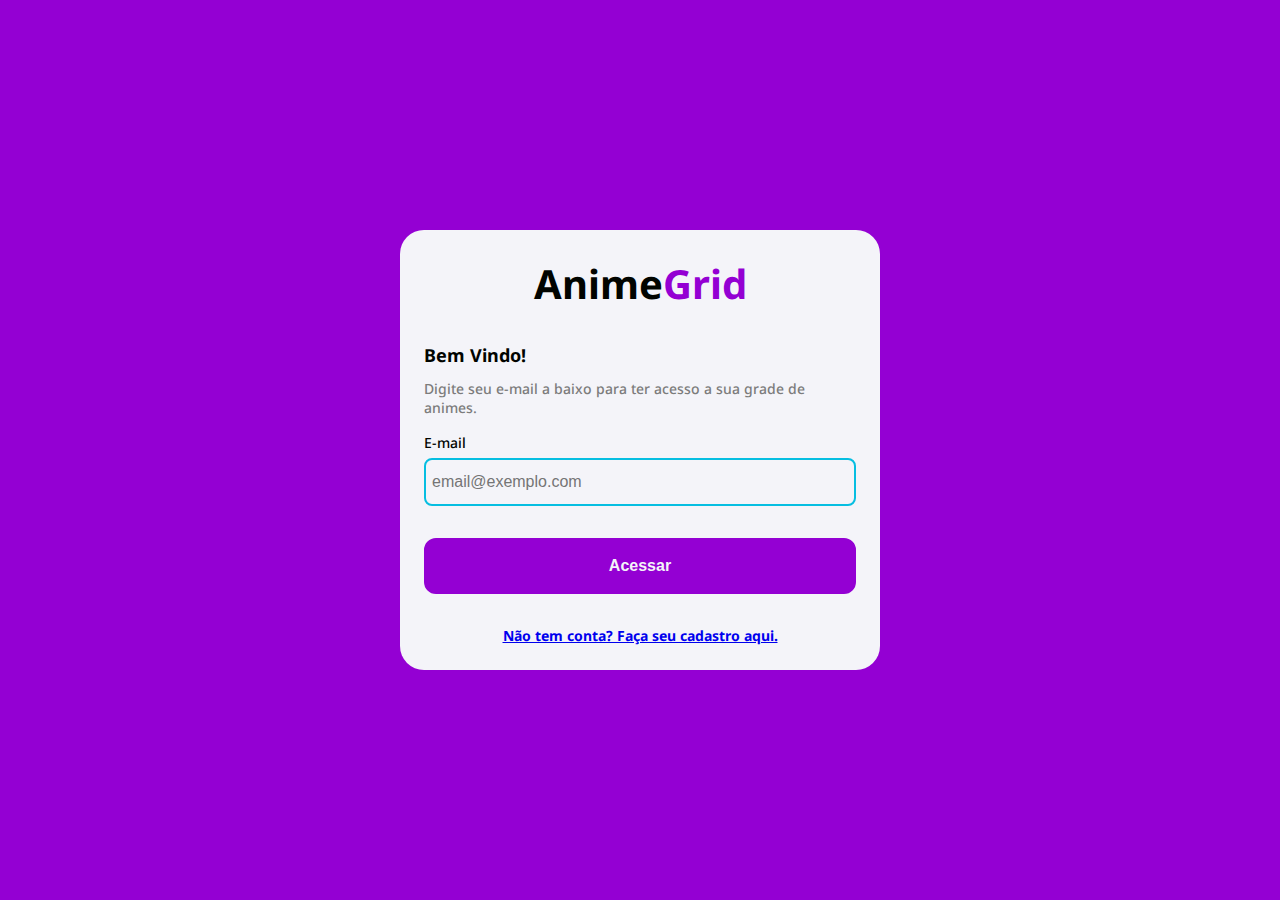
==== index.html @ f6af232d "initial commit" ====
<!DOCTYPE html>
<html>
  <head>
    <title>Anime Grid - login</title>
    <link rel="stylesheet" href="styles.css" />
    <script src="index.js"></script>
  </head>
  <body>
    <div class="outh-container">
      <div class="auth-content">
        <div class="auth-content-container">
          <div class="title-container">
            <h1>Anime</h1>
            <h1 class="titulo">Grid</h1>
          </div>
          <h3 class="full-width text-left mt larger">Bem Vindo!</h3>
          <p class="mt small">
            Digite seu e-mail a baixo para ter acesso a sua grade de animes.
          </p>
          <label class="mt" for="input-email">E-mail</label>
          <input
            placeholder="email@exemplo.com"
            class="mt smaller"
            id="input-email"
            name="input-email"
            type="email"
          />
          <button onclick="onClicklogin()" class="full-width mt larger">
            Acessar
          </button>
          <a href="src/pages/register/index.html" class="mt larger"
            >Não tem conta? Faça seu cadastro aqui.</a
          >
        </div>
      </div>
    </div>
  </body>
</html>
---- styles.css ----
@import url("https://fonts.googleapis.com/css2?family=Noto+Sans:ital,wght@0,100;0,200;0,300;0,400;0,500;0,600;0,700;0,800;0,900;1,100;1,200;1,300;1,400;1,500;1,600;1,700;1,800;1,900&display=swap");

body {
  padding: 0px;
  margin: 0px;
  font-family: "Noto Sans", sans-serif;
  color: #010400;
}

h1.titulo {
  color: darkviolet;
  font-size: 40px;
  font-weight: bolder;
  margin: 0px;
}

h1 {
  font-size: 40px;
  font-weight: bolder;
  margin: 0px;
}

h2 {
  font-size: 24px;
  font-weight: bold;
  margin: 0px;
  padding: 0px;
}

h3 {
  font-size: 18px;
  font-weight: bold;
  margin: 0px;
  padding: 0px;
}

h4 {
  font-size: 16px;
  font-weight: bold;
  margin: 0px;
  padding: 0px;
  color: #7c7c7c;
}

p {
  font-size: 14px;
  font-weight: 500;
  color: #7c7c7c;
  margin: 0px;
  padding: 0px;
}

label {
  width: 100%;
  font-size: 14px;
  font-weight: 500;
}

a {
  font-size: 14px;
  font-weight: 700;
  text-decoration: underline;
}

button {
  background-color: darkviolet;
  height: 56px;
  width: 432px;
  border-radius: 12px;
  color: #f4f4f9;
  font-weight: bold;
  font-size: 16px;
  border-color: darkviolet;
  border-width: 2px;
  border-style: solid;
  cursor: pointer;
}

button.small {
  background-color: #f4f4f9;
  color: #010400;
  font-size: 14px;
  border-radius: 8px;
  width: 90px;
  height: 36px;
}

input {
  background-color: #f4f4f9;
  width: 100%;
  height: 48px;
  border-color: #06bee1;
  border-width: 2px;
  border-style: solid;
  border-radius: 8px;
  color: #010400;
  font-size: 16px;
  padding: 6px;
  box-sizing: border-box;
}

.full-width {
  width: 100%;
}

.text-center {
  text-align: center;
}

.text-left {
  text-align: left;
}

.mt.smaller {
  margin-top: 6px;
}

.mt.small {
  margin-top: 12px;
}

.mt {
  margin-top: 16px;
}

.mt.large {
  margin-top: 24px;
}

.mt.larger {
  margin-top: 32px;
}

.logo {
  width: 88px;
  height: auto;
}

.outh-container {
  width: 100vw;
  height: 100vh;
  display: flex;
  align-items: center;
  justify-content: center;
  background-color: darkviolet;
}

.title-container {
  display: flex;
  align-items: center;
  justify-content: center;
  flex-direction: initial;
}

.auth-content {
  display: flex;
  align-items: center;
  justify-content: center;
  width: 480px;
  height: auto;
  min-height: 440px;
  border-radius: 24px;
  background-color: #f4f4f9;
}

.auth-content-container {
  display: flex;
  flex-direction: column;
  align-items: center;
  justify-content: center;
  width: 100%;
  height: 100%;
  padding: 24px;
}
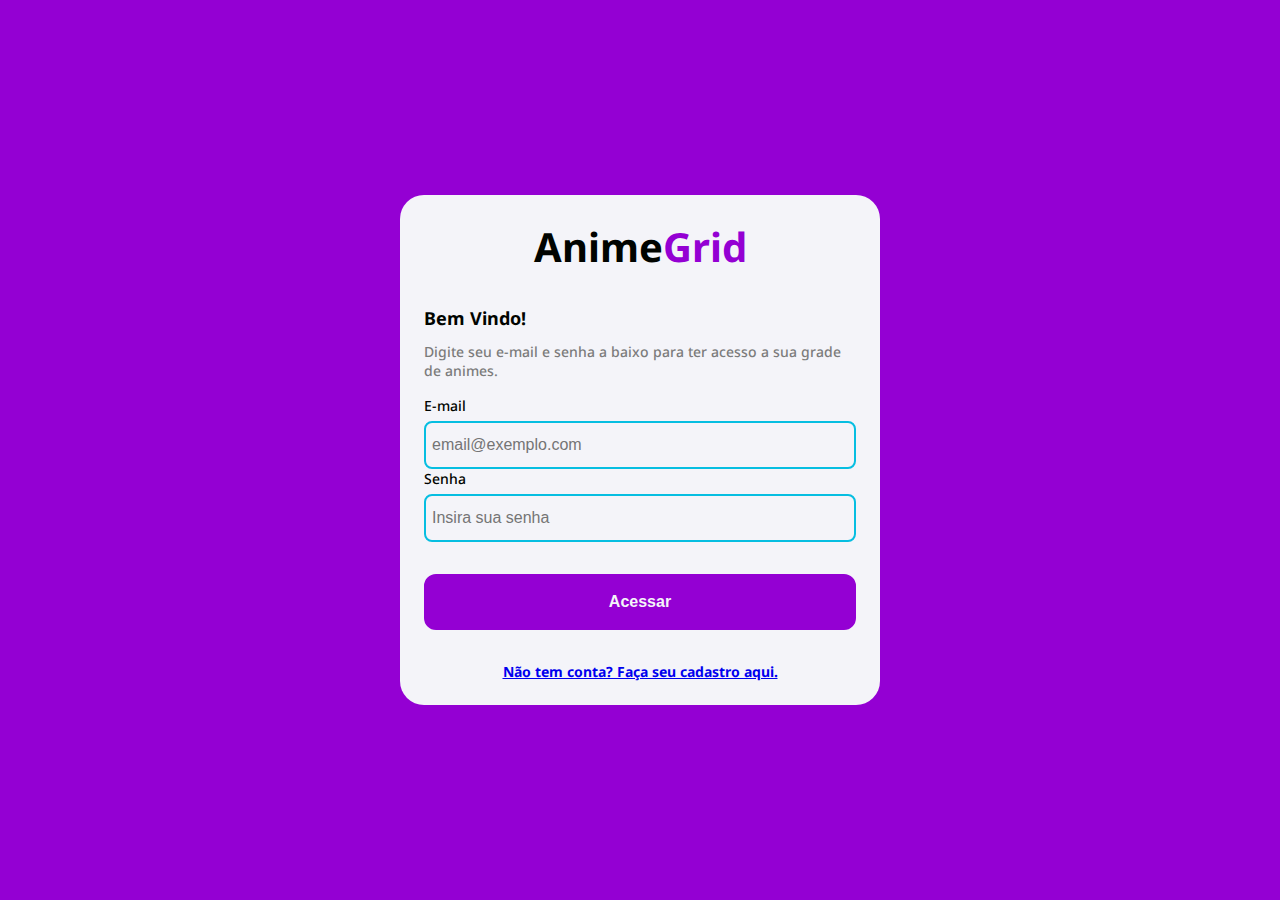
==== commit 5e5b1d9f: "feat: remove JS and implement home page" ====
--- a/index.html
+++ b/index.html
@@ -3,7 +3,6 @@
   <head>
     <title>Anime Grid - login</title>
     <link rel="stylesheet" href="styles.css" />
-    <script src="index.js"></script>
   </head>
   <body>
     <div class="outh-container">
@@ -15,7 +14,8 @@
           </div>
           <h3 class="full-width text-left mt larger">Bem Vindo!</h3>
           <p class="mt small">
-            Digite seu e-mail a baixo para ter acesso a sua grade de animes.
+            Digite seu e-mail e senha a baixo para ter acesso a sua grade de
+            animes.
           </p>
           <label class="mt" for="input-email">E-mail</label>
           <input
@@ -25,9 +25,16 @@
             name="input-email"
             type="email"
           />
-          <button onclick="onClicklogin()" class="full-width mt larger">
-            Acessar
-          </button>
+          <label for="input-password">Senha</label>
+          <input
+            placeholder="Insira sua senha"
+            class="mt smaller"
+            id="input-password"
+            name="input-password"
+            type="password"
+            required
+          />
+          <button class="full-width mt larger">Acessar</button>
           <a href="src/pages/register/index.html" class="mt larger"
             >Não tem conta? Faça seu cadastro aqui.</a
           >
